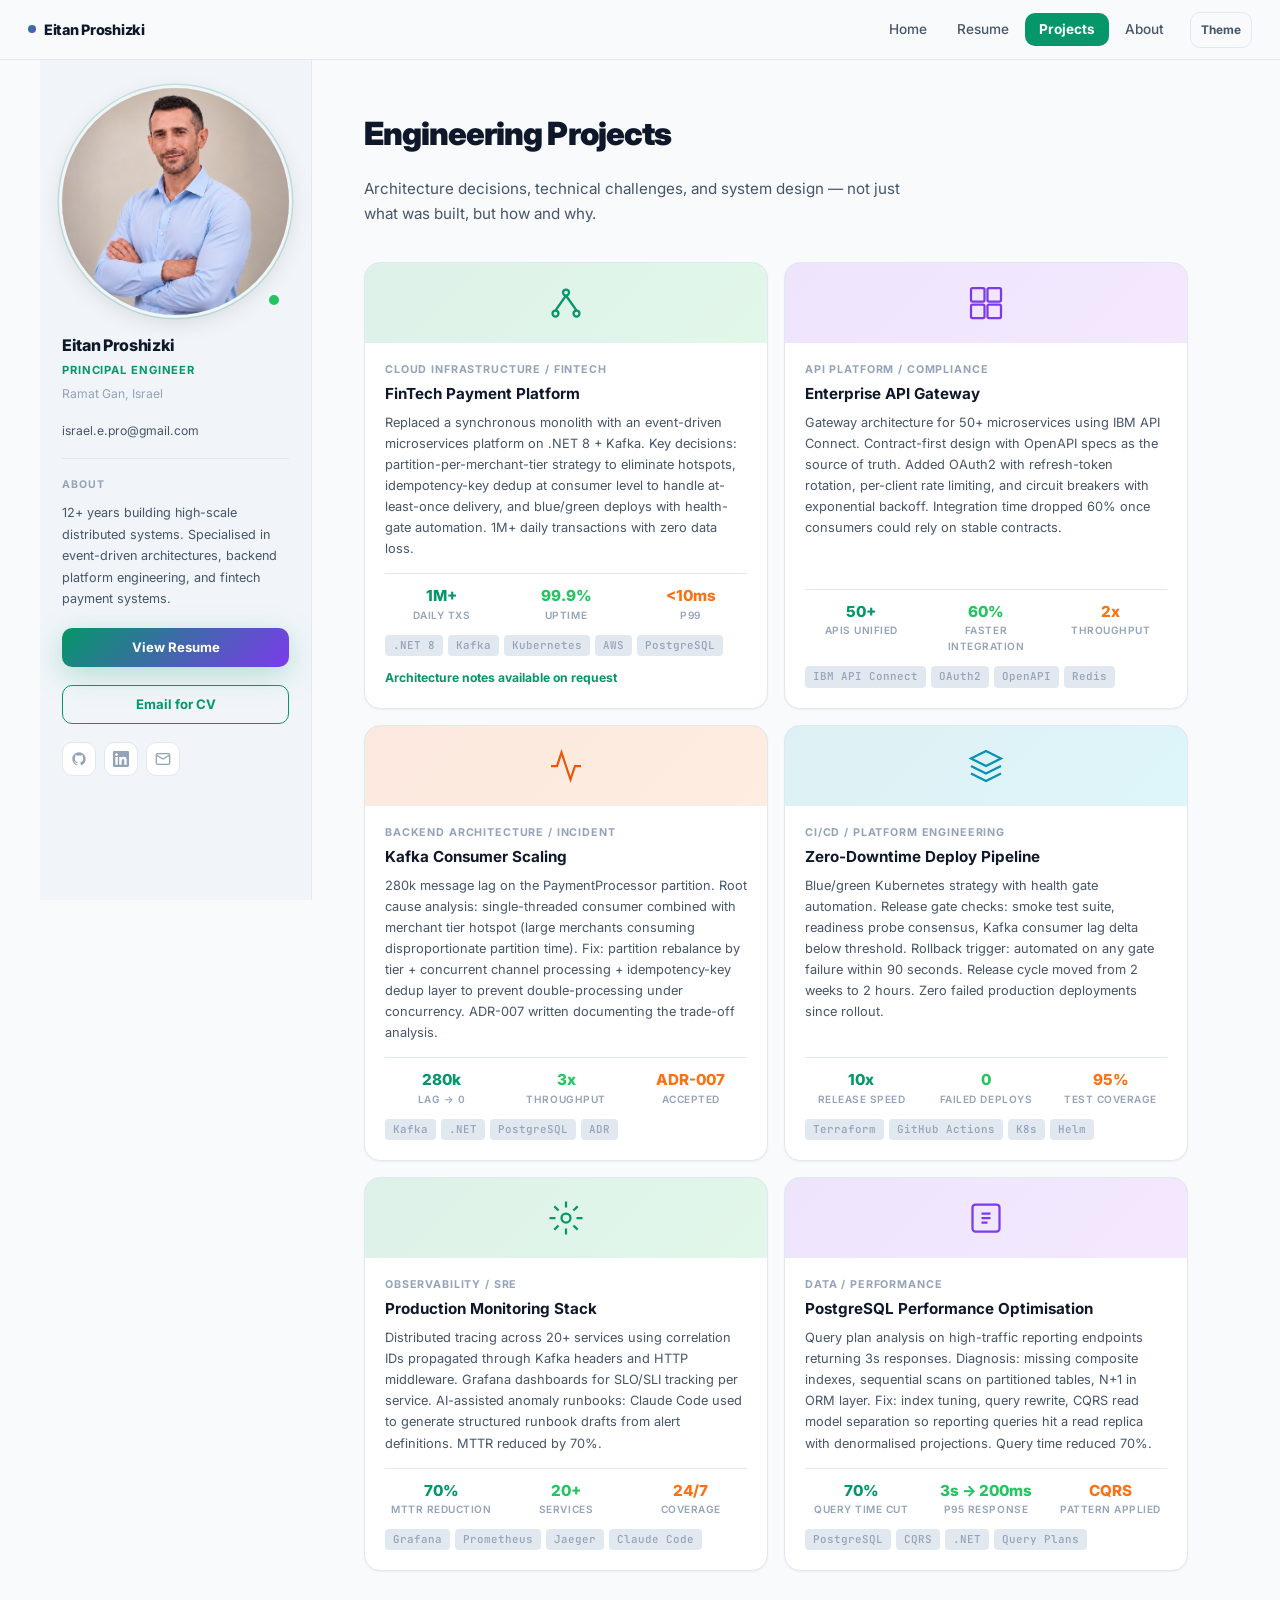
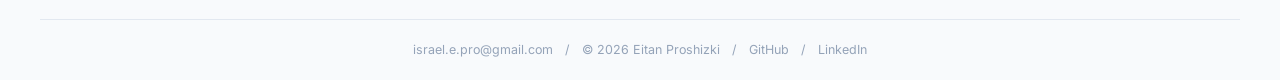
==== projects.html @ 9bdd5ce3 "feat: initial eitan-dev backend portfolio" ====
<!DOCTYPE html>
<html lang="en" data-theme="light">
<head>
  <meta charset="UTF-8" />
  <meta name="viewport" content="width=device-width, initial-scale=1.0" />
  <title>Projects — Eitan Proshizki</title>
  <meta name="description" content="Engineering projects by Eitan Proshizki — architecture decisions, technical challenges, and system design across distributed systems, Kafka, Kubernetes, and fintech platforms." />
  <meta property="og:title" content="Projects — Eitan Proshizki" />
  <meta property="og:description" content="Architecture decisions, technical challenges, and system design — not just what was built, but how and why." />
  <meta property="og:image" content="https://IsraelEitan.github.io/eitan-dev/avatar.png" />
  <meta property="og:url" content="https://IsraelEitan.github.io/eitan-dev/projects.html" />
  <meta property="og:type" content="website" />
  <meta name="twitter:card" content="summary_large_image" />
  <link rel="icon" type="image/svg+xml" href="favicon.svg" />
  <link rel="stylesheet" href="style.css" />
  <script src="main.js" defer></script>
</head>
<body>
<div class="scroll-progress"></div>
<nav class="top-nav">
  <a href="index.html" class="nav-brand"><span class="nav-brand-dot"></span>Eitan Proshizki</a>
  <ul class="nav-links">
    <li><a href="index.html">Home</a></li>
    <li><a href="resume.html">Resume</a></li>
    <li><a href="projects.html">Projects</a></li>
    <li><a href="about.html">About</a></li>
  </ul>
  <button class="theme-toggle" id="theme-toggle" aria-label="Toggle dark mode">🌙</button>
  <button class="mobile-menu-btn" id="mobile-menu-btn" aria-label="Open menu" aria-expanded="false"><span></span><span></span><span></span></button>
</nav>
<nav class="mobile-nav" id="mobile-nav">
  <a href="index.html">Home</a>
  <a href="resume.html">Resume</a>
  <a href="projects.html">Projects</a>
  <a href="about.html">About</a>
</nav>

<div class="layout">
  <aside class="sidebar">
    <div class="sidebar-avatar-wrap">
      <div class="sidebar-avatar"><img src="avatar.png" alt="Eitan Proshizki" /></div>
      <div class="sidebar-status"></div>
    </div>
    <div>
      <div class="sidebar-name">Eitan Proshizki</div>
      <div class="sidebar-role">Principal Engineer</div>
      <div class="sidebar-location">Ramat Gan, Israel</div>
    </div>
    <a href="mailto:israel.e.pro@gmail.com" class="sidebar-email">israel.e.pro@gmail.com</a>
    <div class="sidebar-divider"></div>
    <div>
      <div class="sidebar-label">About</div>
      <p class="sidebar-bio">12+ years building high-scale distributed systems. Specialised in event-driven architectures, backend platform engineering, and fintech payment systems.</p>
    </div>
    <a href="resume.html" class="sidebar-cta">View Resume</a>
    <a href="mailto:israel.e.pro@gmail.com?subject=CV%20Request" class="sidebar-cta-ghost">Email for CV</a>
    <div class="social-links">
      <a href="https://github.com/IsraelEitan" target="_blank" rel="noopener" class="social-link"><svg viewBox="0 0 24 24" fill="currentColor"><path d="M12 2C6.477 2 2 6.484 2 12.017c0 4.425 2.865 8.18 6.839 9.504.5.092.682-.217.682-.483 0-.237-.008-.868-.013-1.703-2.782.605-3.369-1.343-3.369-1.343-.454-1.158-1.11-1.466-1.11-1.466-.908-.62.069-.608.069-.608 1.003.07 1.531 1.032 1.531 1.032.892 1.53 2.341 1.088 2.91.832.092-.647.35-1.088.636-1.338-2.22-.253-4.555-1.113-4.555-4.951 0-1.093.39-1.988 1.029-2.688-.103-.253-.446-1.272.098-2.65 0 0 .84-.27 2.75 1.026A9.564 9.564 0 0112 6.844c.85.004 1.705.115 2.504.337 1.909-1.296 2.747-1.027 2.747-1.027.546 1.379.202 2.398.1 2.651.64.7 1.028 1.595 1.028 2.688 0 3.848-2.339 4.695-4.566 4.943.359.309.678.92.678 1.855 0 1.338-.012 2.419-.012 2.747 0 .268.18.58.688.482A10.019 10.019 0 0022 12.017C22 6.484 17.522 2 12 2z"/></svg></a>
      <a href="https://linkedin.com/in/eitan-pro" target="_blank" rel="noopener" class="social-link"><svg viewBox="0 0 24 24" fill="currentColor"><path d="M20.447 20.452h-3.554v-5.569c0-1.328-.027-3.037-1.852-3.037-1.853 0-2.136 1.445-2.136 2.939v5.667H9.351V9h3.414v1.561h.046c.477-.9 1.637-1.85 3.37-1.85 3.601 0 4.267 2.37 4.267 5.455v6.286zM5.337 7.433c-1.144 0-2.063-.926-2.063-2.065 0-1.138.92-2.063 2.063-2.063 1.14 0 2.064.925 2.064 2.063 0 1.139-.925 2.065-2.064 2.065zm1.782 13.019H3.555V9h3.564v11.452zM22.225 0H1.771C.792 0 0 .774 0 1.729v20.542C0 23.227.792 24 1.771 24h20.451C23.2 24 24 23.227 24 22.271V1.729C24 .774 23.2 0 22.222 0h.003z"/></svg></a>
      <a href="mailto:israel.e.pro@gmail.com" class="social-link"><svg viewBox="0 0 24 24" fill="none" stroke="currentColor" stroke-width="2"><path d="M4 4h16c1.1 0 2 .9 2 2v12c0 1.1-.9 2-2 2H4c-1.1 0-2-.9-2-2V6c0-1.1.9-2 2-2z"/><polyline points="22,6 12,12 2,6"/></svg></a>
    </div>
  </aside>

  <main class="content">
    <h1 class="page-title">Engineering Projects</h1>
    <p style="color:var(--text-secondary);margin-bottom:36px;font-size:0.95rem;max-width:560px;">
      Architecture decisions, technical challenges, and system design — not just what was built, but how and why.
    </p>

    <div class="projects-grid">

      <div class="project-card">
        <div class="project-card-top project-top-green">
          <svg viewBox="0 0 24 24" fill="none" stroke="#059669" stroke-width="1.5" style="width:36px;height:36px"><circle cx="12" cy="5" r="2"/><circle cx="5" cy="19" r="2"/><circle cx="19" cy="19" r="2"/><line x1="12" y1="7" x2="5" y2="17"/><line x1="12" y1="7" x2="19" y2="17"/></svg>
        </div>
        <div class="project-card-body">
          <div class="project-tag">Cloud Infrastructure / FinTech</div>
          <div class="project-name">FinTech Payment Platform</div>
          <div class="project-desc">Replaced a synchronous monolith with an event-driven microservices platform on .NET 8 + Kafka. Key decisions: partition-per-merchant-tier strategy to eliminate hotspots, idempotency-key dedup at consumer level to handle at-least-once delivery, and blue/green deploys with health-gate automation. 1M+ daily transactions with zero data loss.</div>
          <div class="project-metrics">
            <div class="metric metric-blue"><span class="metric-value">1M+</span><span class="metric-label">Daily TXs</span></div>
            <div class="metric metric-green"><span class="metric-value">99.9%</span><span class="metric-label">Uptime</span></div>
            <div class="metric metric-orange"><span class="metric-value">&lt;10ms</span><span class="metric-label">p99</span></div>
          </div>
          <div class="project-tech-tags">
            <span class="project-tech-tag">.NET 8</span><span class="project-tech-tag">Kafka</span><span class="project-tech-tag">Kubernetes</span><span class="project-tech-tag">AWS</span><span class="project-tech-tag">PostgreSQL</span>
          </div>
          <span class="project-link">Architecture notes available on request</span>
        </div>
      </div>

      <div class="project-card">
        <div class="project-card-top project-top-purple">
          <svg viewBox="0 0 24 24" fill="none" stroke="#7C3AED" stroke-width="1.5" style="width:36px;height:36px"><rect x="2" y="2" width="9" height="9" rx="1"/><rect x="13" y="2" width="9" height="9" rx="1"/><rect x="2" y="13" width="9" height="9" rx="1"/><rect x="13" y="13" width="9" height="9" rx="1"/></svg>
        </div>
        <div class="project-card-body">
          <div class="project-tag">API Platform / Compliance</div>
          <div class="project-name">Enterprise API Gateway</div>
          <div class="project-desc">Gateway architecture for 50+ microservices using IBM API Connect. Contract-first design with OpenAPI specs as the source of truth. Added OAuth2 with refresh-token rotation, per-client rate limiting, and circuit breakers with exponential backoff. Integration time dropped 60% once consumers could rely on stable contracts.</div>
          <div class="project-metrics">
            <div class="metric metric-blue"><span class="metric-value">50+</span><span class="metric-label">APIs unified</span></div>
            <div class="metric metric-green"><span class="metric-value">60%</span><span class="metric-label">Faster integration</span></div>
            <div class="metric metric-orange"><span class="metric-value">2x</span><span class="metric-label">Throughput</span></div>
          </div>
          <div class="project-tech-tags">
            <span class="project-tech-tag">IBM API Connect</span><span class="project-tech-tag">OAuth2</span><span class="project-tech-tag">OpenAPI</span><span class="project-tech-tag">Redis</span>
          </div>
        </div>
      </div>

      <div class="project-card">
        <div class="project-card-top project-top-orange">
          <svg viewBox="0 0 24 24" fill="none" stroke="#EA580C" stroke-width="1.5" style="width:36px;height:36px"><polyline points="22 12 18 12 15 21 9 3 6 12 2 12"/></svg>
        </div>
        <div class="project-card-body">
          <div class="project-tag">Backend Architecture / Incident</div>
          <div class="project-name">Kafka Consumer Scaling</div>
          <div class="project-desc">280k message lag on the PaymentProcessor partition. Root cause analysis: single-threaded consumer combined with merchant tier hotspot (large merchants consuming disproportionate partition time). Fix: partition rebalance by tier + concurrent channel processing + idempotency-key dedup layer to prevent double-processing under concurrency. ADR-007 written documenting the trade-off analysis.</div>
          <div class="project-metrics">
            <div class="metric metric-blue"><span class="metric-value">280k</span><span class="metric-label">Lag &rarr; 0</span></div>
            <div class="metric metric-green"><span class="metric-value">3x</span><span class="metric-label">Throughput</span></div>
            <div class="metric metric-orange"><span class="metric-value">ADR-007</span><span class="metric-label">Accepted</span></div>
          </div>
          <div class="project-tech-tags">
            <span class="project-tech-tag">Kafka</span><span class="project-tech-tag">.NET</span><span class="project-tech-tag">PostgreSQL</span><span class="project-tech-tag">ADR</span>
          </div>
        </div>
      </div>

      <div class="project-card">
        <div class="project-card-top project-top-cyan">
          <svg viewBox="0 0 24 24" fill="none" stroke="#0891B2" stroke-width="1.5" style="width:36px;height:36px"><path d="M12 2L2 7l10 5 10-5-10-5z"/><path d="M2 17l10 5 10-5"/><path d="M2 12l10 5 10-5"/></svg>
        </div>
        <div class="project-card-body">
          <div class="project-tag">CI/CD / Platform Engineering</div>
          <div class="project-name">Zero-Downtime Deploy Pipeline</div>
          <div class="project-desc">Blue/green Kubernetes strategy with health gate automation. Release gate checks: smoke test suite, readiness probe consensus, Kafka consumer lag delta below threshold. Rollback trigger: automated on any gate failure within 90 seconds. Release cycle moved from 2 weeks to 2 hours. Zero failed production deployments since rollout.</div>
          <div class="project-metrics">
            <div class="metric metric-blue"><span class="metric-value">10x</span><span class="metric-label">Release speed</span></div>
            <div class="metric metric-green"><span class="metric-value">0</span><span class="metric-label">Failed deploys</span></div>
            <div class="metric metric-orange"><span class="metric-value">95%</span><span class="metric-label">Test coverage</span></div>
          </div>
          <div class="project-tech-tags">
            <span class="project-tech-tag">Terraform</span><span class="project-tech-tag">GitHub Actions</span><span class="project-tech-tag">K8s</span><span class="project-tech-tag">Helm</span>
          </div>
        </div>
      </div>

      <div class="project-card">
        <div class="project-card-top project-top-green">
          <svg viewBox="0 0 24 24" fill="none" stroke="#059669" stroke-width="1.5" style="width:36px;height:36px"><circle cx="12" cy="12" r="3"/><path d="M12 1v4M12 19v4M4.22 4.22l2.83 2.83M16.95 16.95l2.83 2.83M1 12h4M19 12h4M4.22 19.78l2.83-2.83M16.95 7.05l2.83-2.83"/></svg>
        </div>
        <div class="project-card-body">
          <div class="project-tag">Observability / SRE</div>
          <div class="project-name">Production Monitoring Stack</div>
          <div class="project-desc">Distributed tracing across 20+ services using correlation IDs propagated through Kafka headers and HTTP middleware. Grafana dashboards for SLO/SLI tracking per service. AI-assisted anomaly runbooks: Claude Code used to generate structured runbook drafts from alert definitions. MTTR reduced by 70%.</div>
          <div class="project-metrics">
            <div class="metric metric-blue"><span class="metric-value">70%</span><span class="metric-label">MTTR reduction</span></div>
            <div class="metric metric-green"><span class="metric-value">20+</span><span class="metric-label">Services</span></div>
            <div class="metric metric-orange"><span class="metric-value">24/7</span><span class="metric-label">Coverage</span></div>
          </div>
          <div class="project-tech-tags">
            <span class="project-tech-tag">Grafana</span><span class="project-tech-tag">Prometheus</span><span class="project-tech-tag">Jaeger</span><span class="project-tech-tag">Claude Code</span>
          </div>
        </div>
      </div>

      <div class="project-card">
        <div class="project-card-top project-top-purple">
          <svg viewBox="0 0 24 24" fill="none" stroke="#7C3AED" stroke-width="1.5" style="width:36px;height:36px"><rect x="3" y="3" width="18" height="18" rx="2"/><path d="M9 9h6M9 12h6M9 15h4"/></svg>
        </div>
        <div class="project-card-body">
          <div class="project-tag">Data / Performance</div>
          <div class="project-name">PostgreSQL Performance Optimisation</div>
          <div class="project-desc">Query plan analysis on high-traffic reporting endpoints returning 3s responses. Diagnosis: missing composite indexes, sequential scans on partitioned tables, N+1 in ORM layer. Fix: index tuning, query rewrite, CQRS read model separation so reporting queries hit a read replica with denormalised projections. Query time reduced 70%.</div>
          <div class="project-metrics">
            <div class="metric metric-blue"><span class="metric-value">70%</span><span class="metric-label">Query time cut</span></div>
            <div class="metric metric-green"><span class="metric-value">3s &rarr; 200ms</span><span class="metric-label">P95 response</span></div>
            <div class="metric metric-orange"><span class="metric-value">CQRS</span><span class="metric-label">Pattern applied</span></div>
          </div>
          <div class="project-tech-tags">
            <span class="project-tech-tag">PostgreSQL</span><span class="project-tech-tag">CQRS</span><span class="project-tech-tag">.NET</span><span class="project-tech-tag">Query Plans</span>
          </div>
        </div>
      </div>

    </div>

  </main>
</div>

<footer class="site-footer">
  <span>israel.e.pro@gmail.com</span>
  <span>/</span>
  <span>&copy; <span class="current-year">2026</span> Eitan Proshizki</span>
  <span>/</span>
  <a href="https://github.com/IsraelEitan" target="_blank" rel="noopener">GitHub</a>
  <span>/</span>
  <a href="https://linkedin.com/in/eitan-pro" target="_blank" rel="noopener">LinkedIn</a>
</footer>

</body>
</html>
---- style.css ----
/* ================================================================
   EITAN PROSHIZKI  Premium Personal Site  v2.0  (eitan-dev variant)
   ================================================================ */

@import url('https://fonts.googleapis.com/css2?family=Inter:wght@300;400;500;600;700;800;900&family=JetBrains+Mono:wght@400;500&display=swap');

/*  Design Tokens  */
:root {
  --grad-from:   #059669;
  --grad-to:     #7C3AED;
  --gradient:    linear-gradient(135deg, var(--grad-from), var(--grad-to));
  --bg-page:     #F8FAFC;
  --bg-card:     #FFFFFF;
  --bg-sidebar:  #F1F5F9;
  --bg-hover:    #E2E8F0;
  --bg-code:     #F1F5F9;
  --text-primary:   #0F172A;
  --text-secondary: #475569;
  --text-muted:     #94A3B8;
  --accent:         #059669;
  --accent-2:       #7C3AED;
  --accent-light:   rgba(5,150,105,0.08);
  --accent-text:    #047857;
  --green:          #22C55E;
  --green-light:    rgba(34,197,94,0.1);
  --border:         #E2E8F0;
  --border-strong:  #CBD5E1;
  --dot-color:      rgba(5,150,105,0.12);
  --shadow-sm:   0 1px 2px rgba(0,0,0,0.05);
  --shadow:      0 4px 6px rgba(0,0,0,0.07),0 1px 3px rgba(0,0,0,0.06);
  --shadow-md:   0 10px 25px rgba(0,0,0,0.1),0 4px 10px rgba(0,0,0,0.05);
  --shadow-lg:   0 20px 40px rgba(0,0,0,0.12);
  --shadow-blue: 0 8px 30px rgba(5,150,105,0.25);
  --sidebar-w:  272px;
  --nav-h:      60px;
  --radius:     10px;
  --radius-lg:  16px;
  --font:  'Inter', system-ui, sans-serif;
  --mono:  'JetBrains Mono', 'Fira Code', monospace;
}

[data-theme="dark"] {
  --bg-page:     #030712;
  --bg-card:     #0F172A;
  --bg-sidebar:  #0F172A;
  --bg-hover:    #1E293B;
  --bg-code:     #1E293B;
  --text-primary:   #F8FAFC;
  --text-secondary: #CBD5E1;
  --text-muted:     #64748B;
  --accent:         #10B981;
  --accent-2:       #8B5CF6;
  --accent-light:   rgba(16,185,129,0.12);
  --accent-text:    #6EE7B7;
  --green:          #4ADE80;
  --green-light:    rgba(74,222,128,0.12);
  --border:         #1E293B;
  --border-strong:  #334155;
  --dot-color:      rgba(16,185,129,0.12);
  --shadow-sm:   0 1px 2px rgba(0,0,0,0.5);
  --shadow:      0 4px 6px rgba(0,0,0,0.5);
  --shadow-md:   0 10px 25px rgba(0,0,0,0.5);
  --shadow-lg:   0 20px 40px rgba(0,0,0,0.6);
  --shadow-blue: 0 8px 30px rgba(16,185,129,0.2);
}

/*  Reset  */
*,*::before,*::after { box-sizing:border-box; margin:0; padding:0; }
html { font-size:16px; scroll-behavior:smooth; }
body {
  font-family:var(--font);
  background:var(--bg-page);
  color:var(--text-primary);
  line-height:1.6;
  transition:background 0.25s,color 0.25s;
  min-height:100vh;
  overflow-x:hidden;
  -webkit-font-smoothing:antialiased;
}
a { color:var(--accent); text-decoration:none; transition:color 0.15s; }
a:hover { color:var(--accent-text); }
img { max-width:100%; display:block; }
button { font-family:var(--font); cursor:pointer; }

/*  Scroll Progress  */
.scroll-progress {
  position:fixed; top:0; left:0; z-index:999;
  height:3px; width:0%;
  background:var(--gradient);
  transition:width 0.1s linear;
  border-radius:0 3px 3px 0;
}

/*  Navigation  */
.top-nav {
  position:sticky; top:0; z-index:100;
  height:var(--nav-h);
  background:rgba(248,250,252,0.9);
  backdrop-filter:blur(12px);
  -webkit-backdrop-filter:blur(12px);
  border-bottom:1px solid var(--border);
  display:flex; align-items:center;
  padding:0 28px; gap:4px;
}
[data-theme="dark"] .top-nav { background:rgba(3,7,18,0.9); }
.nav-brand {
  font-weight:800; font-size:0.9rem; letter-spacing:-0.02em;
  color:var(--text-primary); margin-right:auto;
  display:flex; align-items:center; gap:8px;
}
.nav-brand-dot { width:8px; height:8px; border-radius:50%; background:var(--gradient); }
.nav-links { display:flex; align-items:center; gap:2px; list-style:none; }
.nav-links a {
  display:block; padding:6px 14px;
  border-radius:var(--radius); font-size:0.85rem; font-weight:500;
  color:var(--text-secondary); transition:all 0.15s;
}
.nav-links a:hover { background:var(--bg-hover); color:var(--text-primary); }
.nav-links a.active { background:var(--accent-light); color:var(--accent); font-weight:600; }
.theme-toggle {
  min-width:52px; height:36px;
  padding:0 10px;
  border-radius:var(--radius); border:1px solid var(--border);
  background:transparent; cursor:pointer;
  display:flex; align-items:center; justify-content:center;
  margin-left:8px; color:var(--text-secondary);
  transition:all 0.15s; font-size:0.74rem; font-weight:700;
}
.theme-toggle:hover { background:var(--bg-hover); color:var(--text-primary); }
.mobile-menu-btn {
  display:none; width:36px; height:36px;
  border-radius:var(--radius); border:1px solid var(--border);
  background:transparent; flex-direction:column;
  align-items:center; justify-content:center; gap:5px;
  margin-left:8px; cursor:pointer;
}
.mobile-menu-btn span { display:block; width:18px; height:2px; background:var(--text-secondary); border-radius:1px; transition:all 0.2s; }
.mobile-nav {
  display:none; position:fixed; top:var(--nav-h); left:0; right:0;
  background:var(--bg-card); border-bottom:1px solid var(--border);
  z-index:99; padding:16px 24px 24px; box-shadow:var(--shadow-md);
}
.mobile-nav.open { display:block; }
.mobile-nav a { display:block; padding:12px 0; font-size:1rem; font-weight:500; color:var(--text-secondary); border-bottom:1px solid var(--border); }
.mobile-nav a:last-child { border-bottom:none; }

/*  Layout  */
.layout {
  display:grid;
  grid-template-columns:var(--sidebar-w) 1fr;
  min-height:calc(100vh - var(--nav-h));
  max-width:1200px; margin:0 auto;
}

/*  Sidebar  */
.sidebar {
  position:sticky; top:var(--nav-h);
  height:calc(100vh - var(--nav-h));
  overflow-y:auto; overflow-x:hidden;
  background:var(--bg-sidebar);
  border-right:1px solid var(--border);
  padding:28px 22px;
  display:flex; flex-direction:column; gap:18px;
}

.sidebar-avatar-wrap {
  position:relative; width:100%;
  display:flex; flex-direction:column; align-items:center;
}
.sidebar-avatar {
  width:100%; aspect-ratio:1/1;
  border-radius:50%; overflow:hidden;
  border:none;
  box-shadow:
    0 0 0 3px var(--bg-sidebar),
    0 0 0 4.5px rgba(5,150,105,0.18),
    0 6px 24px rgba(0,0,0,0.12);
}
[data-theme="dark"] .sidebar-avatar {
  box-shadow:
    0 0 0 3px var(--bg-sidebar),
    0 0 0 4.5px rgba(16,185,129,0.25),
    0 6px 24px rgba(0,0,0,0.4);
}
.sidebar-avatar img { width:100%; height:100%; object-fit:cover; object-position:center top; }
.sidebar-status {
  position:absolute; bottom:8px; right:8px;
  width:14px; height:14px; border-radius:50%;
  background:var(--green); border:2px solid var(--bg-sidebar);
}

.sidebar-name { font-size:1rem; font-weight:800; letter-spacing:-0.02em; color:var(--text-primary); }
.sidebar-role { font-size:0.7rem; font-weight:700; color:var(--accent); text-transform:uppercase; letter-spacing:0.08em; margin-top:3px; }
.sidebar-location { font-size:0.76rem; color:var(--text-muted); margin-top:4px; }
.sidebar-name,.sidebar-role,.sidebar-location { max-width:100%; overflow-wrap:anywhere; word-break:break-word; }
.sidebar-email { font-size:0.76rem; color:var(--text-secondary); word-break:break-all; }
.sidebar-divider { height:1px; background:var(--border); flex-shrink:0; }
.sidebar-label { font-size:0.66rem; font-weight:700; text-transform:uppercase; letter-spacing:0.1em; color:var(--text-muted); margin-bottom:8px; }
.sidebar-bio { font-size:0.79rem; color:var(--text-secondary); line-height:1.7; }
.sidebar-cta {
  display:block; padding:9px 16px;
  background:var(--gradient); color:#fff;
  border-radius:var(--radius); font-size:0.82rem; font-weight:700;
  text-align:center; transition:opacity 0.15s,box-shadow 0.15s;
  box-shadow:var(--shadow-blue);
}
.sidebar-cta:hover { opacity:0.88; color:#fff; }
.social-links { display:flex; gap:8px; }
.social-link {
  width:34px; height:34px; border-radius:var(--radius);
  border:1px solid var(--border); background:var(--bg-card);
  display:flex; align-items:center; justify-content:center;
  color:var(--text-muted); transition:all 0.15s;
}
.social-link svg { width:16px; height:16px; }
.social-link:hover { color:var(--accent); border-color:var(--accent); background:var(--accent-light); transform:translateY(-2px); }
.sidebar-footer { font-size:0.68rem; color:var(--text-muted); margin-top:auto; padding-top:12px; }

/*  Content  */
.content { padding:48px 52px; min-width:0; }

/*  Hero  */
.hero { position:relative; padding-bottom:48px; }
.hero-bg {
  position:absolute; inset:-48px -52px 0;
  background-image:radial-gradient(var(--dot-color) 1px,transparent 1px);
  background-size:28px 28px;
  pointer-events:none; z-index:0;
  mask-image:linear-gradient(to bottom,rgba(0,0,0,0.5) 0%,rgba(0,0,0,0) 100%);
}
.hero-inner { position:relative; z-index:1; }
.available-badge {
  display:inline-flex; align-items:center; gap:8px;
  padding:6px 14px; border-radius:20px;
  background:var(--green-light); border:1px solid rgba(34,197,94,0.3);
  font-size:0.78rem; font-weight:600; color:var(--green);
  margin-bottom:24px;
}
.available-dot {
  width:7px; height:7px; border-radius:50%;
  background:var(--green); flex-shrink:0;
  animation:pulse-green 2s infinite;
}
@keyframes pulse-green {
  0%,100% { opacity:1; box-shadow:0 0 0 0 rgba(34,197,94,0.4); }
  50% { opacity:0.8; box-shadow:0 0 0 6px rgba(34,197,94,0); }
}
.hero-headline {
  font-size:2.8rem; font-weight:900; letter-spacing:-0.04em;
  line-height:1.1; color:var(--text-primary);
  margin-bottom:20px; max-width:620px;
}
.hero-sub { font-size:1rem; color:var(--text-secondary); line-height:1.75; max-width:540px; margin-bottom:32px; }
.hero-ctas { display:flex; gap:12px; flex-wrap:wrap; margin-bottom:40px; }

/*  Buttons  */
.btn {
  display:inline-flex; align-items:center; gap:7px;
  padding:11px 22px; border-radius:var(--radius);
  font-size:0.875rem; font-weight:600;
  transition:all 0.18s; text-decoration:none; border:none;
  font-family:var(--font); cursor:pointer;
}
.btn-primary { background:var(--gradient); color:#fff; box-shadow:var(--shadow-blue); }
.btn-primary:hover { opacity:0.88; color:#fff; transform:translateY(-1px); }
.btn-secondary { background:var(--bg-card); color:var(--text-primary); border:1px solid var(--border-strong); box-shadow:var(--shadow-sm); }
.btn-secondary:hover { background:var(--bg-hover); color:var(--text-primary); transform:translateY(-1px); }

/*  Stats Row  */
.stats-row {
  display:flex; margin:0 0 40px;
  border:1px solid var(--border); border-radius:var(--radius-lg);
  background:var(--bg-card); overflow:hidden; box-shadow:var(--shadow-sm);
}
.stat-item { flex:1; padding:20px 16px; text-align:center; border-right:1px solid var(--border); }
.stat-item:last-child { border-right:none; }
.stat-value {
  display:block; font-size:1.6rem; font-weight:900; letter-spacing:-0.03em;
  background:var(--gradient); -webkit-background-clip:text; -webkit-text-fill-color:transparent; background-clip:text;
}
.stat-label { display:block; font-size:0.68rem; font-weight:600; text-transform:uppercase; letter-spacing:0.08em; color:var(--text-muted); margin-top:2px; }
.stat-detail {
  display:block; font-size:0.68rem; color:var(--text-muted); margin-top:4px; line-height:1.4; max-width:140px; text-align:center;
}

/*  Tech Pills  */
.tech-section { margin-bottom:40px; }
.tech-section-label { font-size:0.7rem; font-weight:700; text-transform:uppercase; letter-spacing:0.1em; color:var(--text-muted); margin-bottom:10px; }
.tech-pills { display:flex; flex-wrap:wrap; gap:7px; }
.tech-pill {
  font-size:0.75rem; font-weight:600; font-family:var(--mono);
  padding:4px 12px; border-radius:20px;
  border:1px solid var(--border); background:var(--bg-card);
  color:var(--text-secondary); cursor:default; transition:all 0.15s;
}
.tech-pill:hover { transform:translateY(-2px); box-shadow:var(--shadow); }
.pill-dotnet  { border-color:#7C3AED44; color:#7C3AED; background:#7C3AED11; }
.pill-kafka   { border-color:#EA580C44; color:#EA580C; background:#EA580C11; }
.pill-k8s     { border-color:#2563EB44; color:#2563EB; background:#2563EB11; }
.pill-aws     { border-color:#F9731644; color:#F97316; background:#F9731611; }
.pill-docker  { border-color:#0891B244; color:#0891B2; background:#0891B211; }
.pill-node    { border-color:#22C55E44; color:#22C55E; background:#22C55E11; }
.pill-ts      { border-color:#3B82F644; color:#3B82F6; background:#3B82F611; }
.pill-sql     { border-color:#94A3B844; color:#64748B; background:#94A3B811; }
.pill-tf      { border-color:#7C3AED44; color:#9333EA; background:#9333EA11; }
.pill-api     { border-color:#06B6D444; color:#06B6D4; background:#06B6D411; }
.pill-ci      { border-color:#22C55E44; color:#16A34A; background:#22C55E11; }
.pill-git     { border-color:#F9731644; color:#EA580C; background:#F9731611; }
.pill-redis   { border-color:#DC262644; color:#DC2626; background:#DC262611; }
.pill-ai-claude  { border-color:#6366F144; color:#6366F1; background:#6366F111; }
.pill-ai-cursor  { border-color:#33415544; color:#475569; background:#33415511; }
.pill-ai-copilot { border-color:#2563EB44; color:#2563EB; background:#2563EB11; }
.pill-ai-prompt  { border-color:#22C55E44; color:#15803D; background:#22C55E11; }
.pill-ai-agents  { border-color:#7C3AED44; color:#7C3AED; background:#7C3AED11; }
.pill-ai-openai  { border-color:#06B6D444; color:#0891B2; background:#06B6D411; }

/*  Gradient Text  */
.gradient-text { background:var(--gradient); -webkit-background-clip:text; -webkit-text-fill-color:transparent; background-clip:text; }

/*  Section  */
.section-header { display:flex; align-items:center; justify-content:space-between; margin-bottom:20px; }
.section-title { font-size:1.15rem; font-weight:800; letter-spacing:-0.02em; color:var(--text-primary); }
.section-link { font-size:0.8rem; font-weight:600; color:var(--accent); }
.section-link:hover { color:var(--accent-text); }
.section-divider { height:1px; background:var(--border); margin:48px 0; }

/*  Project Cards  */
.projects-grid { display:grid; grid-template-columns:1fr 1fr; gap:16px; }
.project-card {
  background:var(--bg-card); border:1px solid var(--border);
  border-radius:var(--radius-lg); overflow:hidden;
  transition:all 0.2s; box-shadow:var(--shadow-sm); display:flex; flex-direction:column;
}
.project-card:hover { border-color:var(--accent); box-shadow:var(--shadow-md); transform:translateY(-3px); }
.project-card-top { height:80px; display:flex; align-items:center; justify-content:center; position:relative; overflow:hidden; }
.project-top-blue   { background:linear-gradient(135deg,#2563EB22,#06B6D422); }
.project-top-purple { background:linear-gradient(135deg,#7C3AED22,#A855F722); }
.project-top-green  { background:linear-gradient(135deg,#05965522,#22C55E22); }
.project-top-orange { background:linear-gradient(135deg,#EA580C22,#F9731622); }
.project-top-cyan   { background:linear-gradient(135deg,#0891B222,#06B6D422); }
.project-top-emerald { background:linear-gradient(135deg,#05965522,#7C3AED22); }
.project-card-body { padding:18px 20px 20px; flex:1; display:flex; flex-direction:column; }
.project-tag { font-size:0.67rem; font-weight:700; text-transform:uppercase; letter-spacing:0.08em; color:var(--text-muted); margin-bottom:6px; }
.project-name { font-size:0.95rem; font-weight:700; color:var(--text-primary); margin-bottom:8px; line-height:1.3; }
.project-desc { font-size:0.8rem; color:var(--text-secondary); line-height:1.65; flex:1; }
.project-metrics { display:flex; gap:12px; margin:14px 0 0; padding-top:14px; border-top:1px solid var(--border); }
.metric { text-align:center; flex:1; }
.metric-value { font-size:0.95rem; font-weight:800; display:block; line-height:1; }
.metric-label { font-size:0.63rem; color:var(--text-muted); font-weight:600; text-transform:uppercase; letter-spacing:0.05em; display:block; margin-top:3px; }
.metric-blue  .metric-value { color:var(--accent); }
.metric-green .metric-value { color:var(--green); }
.metric-orange .metric-value { color:#F97316; }
.project-tech-tags { display:flex; flex-wrap:wrap; gap:5px; margin-top:12px; }
.project-tech-tag { font-size:0.68rem; padding:2px 8px; border-radius:4px; background:var(--bg-hover); color:var(--text-muted); font-weight:500; font-family:var(--mono); }
.project-link { display:inline-flex; align-items:center; gap:4px; font-size:0.76rem; color:var(--accent); font-weight:700; margin-top:12px; transition:gap 0.15s; }
.project-link:hover { gap:8px; }

/*  Timeline  */
.timeline { position:relative; padding-left:40px; }
.timeline::before {
  content:''; position:absolute; left:11px; top:6px; bottom:6px;
  width:2px; background:linear-gradient(to bottom,var(--accent),var(--accent-2),var(--border));
  border-radius:1px;
}
.timeline-item { position:relative; margin-bottom:36px; }
.timeline-item:last-child { margin-bottom:0; }
.timeline-dot {
  position:absolute; left:-33px; top:6px;
  width:14px; height:14px; border-radius:50%;
  background:var(--bg-page); border:3px solid var(--accent);
  box-shadow:0 0 0 3px var(--accent-light); transition:all 0.2s;
}
.timeline-item:hover .timeline-dot { background:var(--accent); box-shadow:var(--shadow-blue); }
.timeline-card {
  background:var(--bg-card); border:1px solid var(--border);
  border-radius:var(--radius-lg); padding:20px 22px;
  transition:all 0.2s; box-shadow:var(--shadow-sm);
}
.timeline-card:hover { border-color:var(--accent); box-shadow:var(--shadow); transform:translateX(3px); }
.timeline-header { display:flex; align-items:flex-start; justify-content:space-between; gap:12px; margin-bottom:4px; }
.timeline-company { font-size:0.95rem; font-weight:800; color:var(--text-primary); }
.timeline-date { font-size:0.73rem; color:var(--text-muted); font-weight:600; white-space:nowrap; flex-shrink:0; }
.timeline-role { font-size:0.85rem; font-weight:600; color:var(--accent); margin-bottom:6px; }
.timeline-tech { font-size:0.72rem; color:var(--text-muted); font-style:italic; margin-bottom:12px; line-height:1.5; }
.timeline-bullets { list-style:none; display:flex; flex-direction:column; gap:6px; }
.timeline-bullets li { font-size:0.82rem; color:var(--text-secondary); padding-left:16px; position:relative; line-height:1.65; }
.timeline-bullets li::before { content:'>'; position:absolute; left:0; color:var(--accent); font-weight:700; font-size:1rem; }

/*  Skills  */
.skills-visual { display:flex; flex-direction:column; gap:16px; margin-bottom:48px; }
.skill-bar-header { display:flex; justify-content:space-between; align-items:center; margin-bottom:8px; }
.skill-bar-name { font-size:0.85rem; font-weight:600; color:var(--text-primary); }
.skill-bar-pct  { font-size:0.78rem; font-weight:700; color:var(--accent); }
.skill-bar-track { height:8px; background:var(--bg-hover); border-radius:4px; overflow:hidden; }
.skill-bar-fill { height:100%; width:0%; border-radius:4px; background:var(--gradient); transition:width 1.2s cubic-bezier(0.22,1,0.36,1); }
.resume-section-title {
  font-size:0.7rem; font-weight:800; text-transform:uppercase;
  letter-spacing:0.12em; color:var(--accent);
  margin-bottom:24px; padding-bottom:10px;
  border-bottom:2px solid var(--accent-light);
}
.page-title { font-size:2rem; font-weight:900; letter-spacing:-0.03em; color:var(--text-primary); margin-bottom:18px; }
.resume-topbar {
  display:flex; align-items:center; justify-content:space-between;
  gap:14px; flex-wrap:wrap; padding:14px 16px;
  background:var(--bg-card); border:1px solid var(--border);
  border-radius:var(--radius-lg); box-shadow:var(--shadow-sm); margin-bottom:36px;
}
.resume-nav { display:flex; align-items:center; gap:6px; flex-wrap:wrap; }
.resume-nav a {
  display:inline-flex; align-items:center; min-height:34px; padding:7px 12px;
  border-radius:var(--radius); color:var(--text-secondary); font-size:0.82rem; font-weight:600;
}
.resume-nav a:hover { background:var(--accent-light); color:var(--accent); }
.resume-section { margin-bottom:44px; }
.edu-item {
  display:flex; align-items:flex-start; justify-content:space-between; gap:20px;
  padding:20px 22px; background:var(--bg-card); border:1px solid var(--border);
  border-radius:var(--radius-lg); box-shadow:var(--shadow-sm);
}
.edu-degree { font-size:0.98rem; font-weight:800; color:var(--text-primary); margin-bottom:4px; }
.edu-school { font-size:0.86rem; font-weight:600; color:var(--accent); margin-bottom:6px; }
.edu-detail { font-size:0.8rem; color:var(--text-secondary); line-height:1.6; }
.edu-date { flex-shrink:0; color:var(--text-muted); font-size:0.75rem; font-weight:700; white-space:nowrap; }
.skills-cats { display:grid; grid-template-columns:1fr 1fr; gap:14px; }
.skill-cat { background:var(--bg-card); border:1px solid var(--border); border-radius:var(--radius); padding:16px 18px; transition:border-color 0.15s; }
.skill-cat:hover { border-color:var(--accent); }
.skill-cat-title { font-size:0.73rem; font-weight:800; text-transform:uppercase; letter-spacing:0.07em; color:var(--text-primary); margin-bottom:10px; }
.skill-tags { display:flex; flex-wrap:wrap; gap:6px; }
.skill-tag { font-size:0.72rem; padding:3px 9px; background:var(--bg-hover); border-radius:5px; color:var(--text-secondary); font-weight:500; }

/*  About Page  */
.about-intro {
  font-size:1rem; color:var(--text-secondary); line-height:1.85; margin-bottom:40px;
  padding:24px 28px; background:var(--bg-card); border:1px solid var(--border);
  border-radius:var(--radius-lg); border-left:4px solid var(--accent); box-shadow:var(--shadow-sm);
}
.about-section { margin-bottom:34px; }
.about-section-title { font-size:0.95rem; font-weight:800; color:var(--text-primary); margin-bottom:12px; letter-spacing:-0.01em; }
.about-text { font-size:0.88rem; color:var(--text-secondary); line-height:1.85; }
.about-list { list-style:none; display:flex; flex-direction:column; gap:9px; margin-top:12px; }
.about-list li { font-size:0.87rem; color:var(--text-secondary); padding-left:22px; position:relative; line-height:1.65; }
.about-list li::before { content:'>'; position:absolute; left:0; color:var(--accent); font-weight:700; font-size:0.85rem; }
.about-divider { height:1px; background:var(--border); margin:28px 0; }
.currently-row { display:grid; grid-template-columns:1fr 1fr; gap:16px; }
.currently-card { background:var(--bg-card); border:1px solid var(--border); border-radius:var(--radius); padding:18px; }
.currently-card-title { font-size:0.68rem; font-weight:800; text-transform:uppercase; letter-spacing:0.09em; color:var(--text-muted); margin-bottom:7px; }
.currently-card-text { font-size:0.84rem; color:var(--text-secondary); line-height:1.65; }

/*  Reveal Animation  */
.reveal { opacity:1; }

/*  Ghost CTA button  */
.sidebar-cta-ghost {
  display:block; padding:8px 16px;
  background:transparent; color:var(--accent);
  border:1px solid var(--accent); border-radius:var(--radius);
  font-size:0.82rem; font-weight:700; text-align:center; transition:all 0.15s;
}
.sidebar-cta-ghost:hover { background:var(--accent-light); color:var(--accent); }
[data-theme="dark"] .sidebar-cta-ghost { border-color:var(--accent); color:var(--accent-text); }

/*  Home CTA block  */
.home-cta-block { text-align:center; padding:56px 0 64px; }
.home-cta-title { font-size:1.7rem; font-weight:900; letter-spacing:-0.03em; margin-bottom:12px; }
.home-cta-sub { color:var(--text-secondary); margin-bottom:28px; font-size:0.95rem; }
.home-cta-btns { display:flex; gap:12px; justify-content:center; flex-wrap:wrap; }

/*  Site Footer  */
.site-footer {
  display:flex; align-items:center; justify-content:center;
  gap:12px; flex-wrap:wrap; padding:20px 28px;
  border-top:1px solid var(--border);
  font-size:0.78rem; color:var(--text-muted);
  background:var(--bg-page); max-width:1200px; margin:0 auto;
}
.site-footer a { color:var(--text-muted); transition:color 0.15s; }
.site-footer a:hover { color:var(--accent); }

/*  Stronger active nav  */
.nav-links a.active { background:var(--accent); color:#fff !important; font-weight:700; }
.nav-links a.active:hover { background:var(--accent); opacity:0.9; }

/*  AI Tools Section  */
.ai-tools-section { margin-bottom:0; }
.ai-tools-grid { display:grid; grid-template-columns:repeat(4,1fr); gap:12px; }
.ai-tool-card {
  background:var(--bg-card); border:1px solid var(--border);
  border-radius:var(--radius-lg); padding:18px 16px;
  transition:all 0.2s; box-shadow:var(--shadow-sm);
  position:relative; overflow:hidden;
}
.ai-tool-card::before {
  content:''; position:absolute; top:0; left:0; right:0; height:2px;
  background:var(--gradient); transform:scaleX(0); transform-origin:left;
  transition:transform 0.28s cubic-bezier(0.22,1,0.36,1);
}
.ai-tool-card:hover::before { transform:scaleX(1); }
.ai-tool-card:hover { border-color:var(--accent); box-shadow:var(--shadow); transform:translateY(-2px); }
.ai-tool-icon {
  width:36px; height:36px; border-radius:10px;
  display:flex; align-items:center; justify-content:center; margin-bottom:12px;
}
.ai-icon-claude  { background:linear-gradient(135deg,#6366F1,#8B5CF6); color:#fff; }
.ai-icon-cursor  { background:linear-gradient(135deg,#0F172A,#334155); color:#fff; }
.ai-icon-copilot { background:linear-gradient(135deg,#059669,#7C3AED); color:#fff; }
.ai-icon-prompt  { background:linear-gradient(135deg,#22C55E,#059669); color:#fff; }
.ai-tool-name { font-size:0.85rem; font-weight:700; color:var(--text-primary); margin-bottom:6px; }
.ai-tool-desc { font-size:0.75rem; color:var(--text-secondary); line-height:1.6; }
.ai-tool-use { font-size:0.71rem; color:var(--text-muted); margin-top:8px; line-height:1.55; font-style:italic; }
.ai-tool-badge {
  display:inline-block; font-size:0.6rem; font-weight:700;
  padding:2px 8px; border-radius:20px; margin-top:10px;
  background:var(--accent-light); color:var(--accent);
  text-transform:uppercase; letter-spacing:0.07em;
}
.ai-tools-eyebrow { font-size:0.68rem; font-weight:700; text-transform:uppercase; letter-spacing:0.14em; color:var(--accent); margin-bottom:6px; }
.ai-tools-title { font-size:1.35rem; font-weight:800; letter-spacing:-0.03em; color:var(--text-primary); line-height:1.2; margin-bottom:8px; }
.ai-tools-subtitle { font-size:0.875rem; color:var(--text-secondary); line-height:1.7; margin-bottom:22px; max-width:560px; }

/*  Responsive  */
@media (max-width:900px) {
  .layout { grid-template-columns:1fr; }
  .sidebar { position:static; height:auto; overflow:visible; border-right:none; border-bottom:1px solid var(--border); padding:24px; flex-direction:row; flex-wrap:wrap; align-items:flex-start; gap:12px; }
  .sidebar-avatar-wrap { width:72px; flex-shrink:0; }
  .sidebar > div { min-width:0; }
  .sidebar > div:nth-of-type(2) { flex:1 1 220px; }
  .sidebar-avatar { width:72px; height:72px; border-radius:12px; }
  .sidebar-footer { display:none; }
  .projects-grid { grid-template-columns:1fr; }
  .stats-row { flex-wrap:wrap; }
  .stat-item { flex:1 1 calc(50% - 1px); border-bottom:1px solid var(--border); }
  .stat-item:last-child { border-bottom:none; }
  .hero-headline { font-size:2rem; }
  .nav-links { display:none; }
  .mobile-menu-btn { display:flex; }
  .home-cta-title { font-size:1.3rem; }
  .ai-tools-grid { grid-template-columns:1fr 1fr; }
  .tech-depth-grid { grid-template-columns:1fr; }
  .principles-grid { grid-template-columns:1fr 1fr; }
}
@media (max-width:600px) {
  html,body { max-width:100%; overflow-x:hidden; }
  .top-nav { display:grid; grid-template-columns:minmax(0,1fr) 52px 34px; padding:0 12px; gap:8px; }
  .nav-brand { min-width:0; margin-right:0; overflow:hidden; text-overflow:ellipsis; white-space:nowrap; }
  .theme-toggle { min-width:52px; height:34px; padding:0 8px; margin-left:0; flex-shrink:0; }
  .mobile-menu-btn { width:34px; height:34px; margin-left:0; flex-shrink:0; }
  .layout,.sidebar,.content { width:100%; max-width:100%; overflow-x:hidden; }
  .sidebar > *,.content > * { min-width:0; max-width:100%; }
  .hero-headline { font-size:1.6rem; }
  .content { padding:28px 20px; }
  .skills-cats { grid-template-columns:1fr; }
  .sidebar { flex-direction:column; }
  .sidebar > div:nth-of-type(2) { flex:0 1 auto; }
  .sidebar-avatar-wrap { width:72px; }
  .sidebar-role { max-width:calc(100vw - 40px); line-height:1.5; }
  .about-hero-label,.hero-status { max-width:calc(100vw - 40px); font-size:0.62rem; letter-spacing:0.08em; word-break:break-word; }
  .sidebar-email,.sidebar-bio { overflow-wrap:anywhere; }
  .stats-row { flex-direction:column; }
  .stat-item { border-right:none; border-bottom:1px solid var(--border); }
  .stat-item:last-child { border-bottom:none; }
  .site-footer { flex-direction:column; gap:6px; text-align:center; }
  .resume-topbar { display:grid; grid-template-columns:1fr; align-items:stretch; max-width:100%; overflow:hidden; }
  .resume-nav { display:grid; grid-template-columns:1fr; width:100%; }
  .resume-nav a { justify-content:center; min-width:0; padding:7px 8px; font-size:0.78rem; }
  .resume-topbar > .btn { width:100%; justify-content:center; }
  .edu-item { flex-direction:column; gap:10px; }
  .edu-date { white-space:normal; }
  .hero-sub,.about-text,.project-desc { max-width:min(320px,calc(100vw - 56px)); }
  .principles-grid { grid-template-columns:1fr; }
  .currently-row { grid-template-columns:1fr; }
  .ai-tools-grid { grid-template-columns:1fr; }
}

.hero-status,.about-hero-label { overflow-wrap:anywhere; line-height:1.5; }

/* ----------------------------------------------------------------
   eitan-dev specific components
   ---------------------------------------------------------------- */

/* Architecture Decision Record card */
.adr-card {
  background:var(--bg-card); border:1px solid var(--border);
  border-radius:var(--radius-lg); padding:20px 22px;
  margin-bottom:16px; box-shadow:var(--shadow-sm);
  border-left:3px solid var(--accent);
}
.adr-card-title { font-size:0.9rem; font-weight:700; color:var(--text-primary); margin-bottom:6px; }
.adr-card-meta { font-size:0.72rem; color:var(--text-muted); margin-bottom:10px; font-family:var(--mono); }
.adr-card-body { font-size:0.82rem; color:var(--text-secondary); line-height:1.7; }
.adr-status { display:inline-block; font-size:0.6rem; font-weight:700; text-transform:uppercase; letter-spacing:0.08em; padding:2px 8px; border-radius:20px; margin-left:8px; }
.adr-status-accepted { background:var(--green-light); color:var(--green); }
.adr-status-superseded { background:#FEF3C7; color:#92400E; }

/* Tech depth section */
.tech-depth-grid { display:grid; grid-template-columns:repeat(2,1fr); gap:16px; margin-bottom:40px; }
.tech-depth-card {
  background:var(--bg-card); border:1px solid var(--border);
  border-radius:var(--radius-lg); padding:20px;
  transition:all 0.2s; box-shadow:var(--shadow-sm);
}
.tech-depth-card:hover { border-color:var(--accent); box-shadow:var(--shadow); }
.tech-depth-title { font-size:0.9rem; font-weight:700; color:var(--text-primary); margin-bottom:8px; }
.tech-depth-sub { font-size:0.78rem; color:var(--text-muted); margin-bottom:12px; font-style:italic; }
.tech-depth-pills { display:flex; flex-wrap:wrap; gap:6px; }

/* Principle cards */
.principles-grid { display:grid; grid-template-columns:repeat(3,1fr); gap:14px; margin-bottom:40px; }
.principle-card {
  background:var(--bg-card); border:1px solid var(--border);
  border-radius:var(--radius-lg); padding:18px; transition:border-color 0.2s;
}
.principle-card:hover { border-color:var(--accent); }
.principle-icon { font-size:1.5rem; margin-bottom:10px; }
.principle-title { font-size:0.85rem; font-weight:700; color:var(--text-primary); margin-bottom:6px; }
.principle-text { font-size:0.78rem; color:var(--text-secondary); line-height:1.65; }
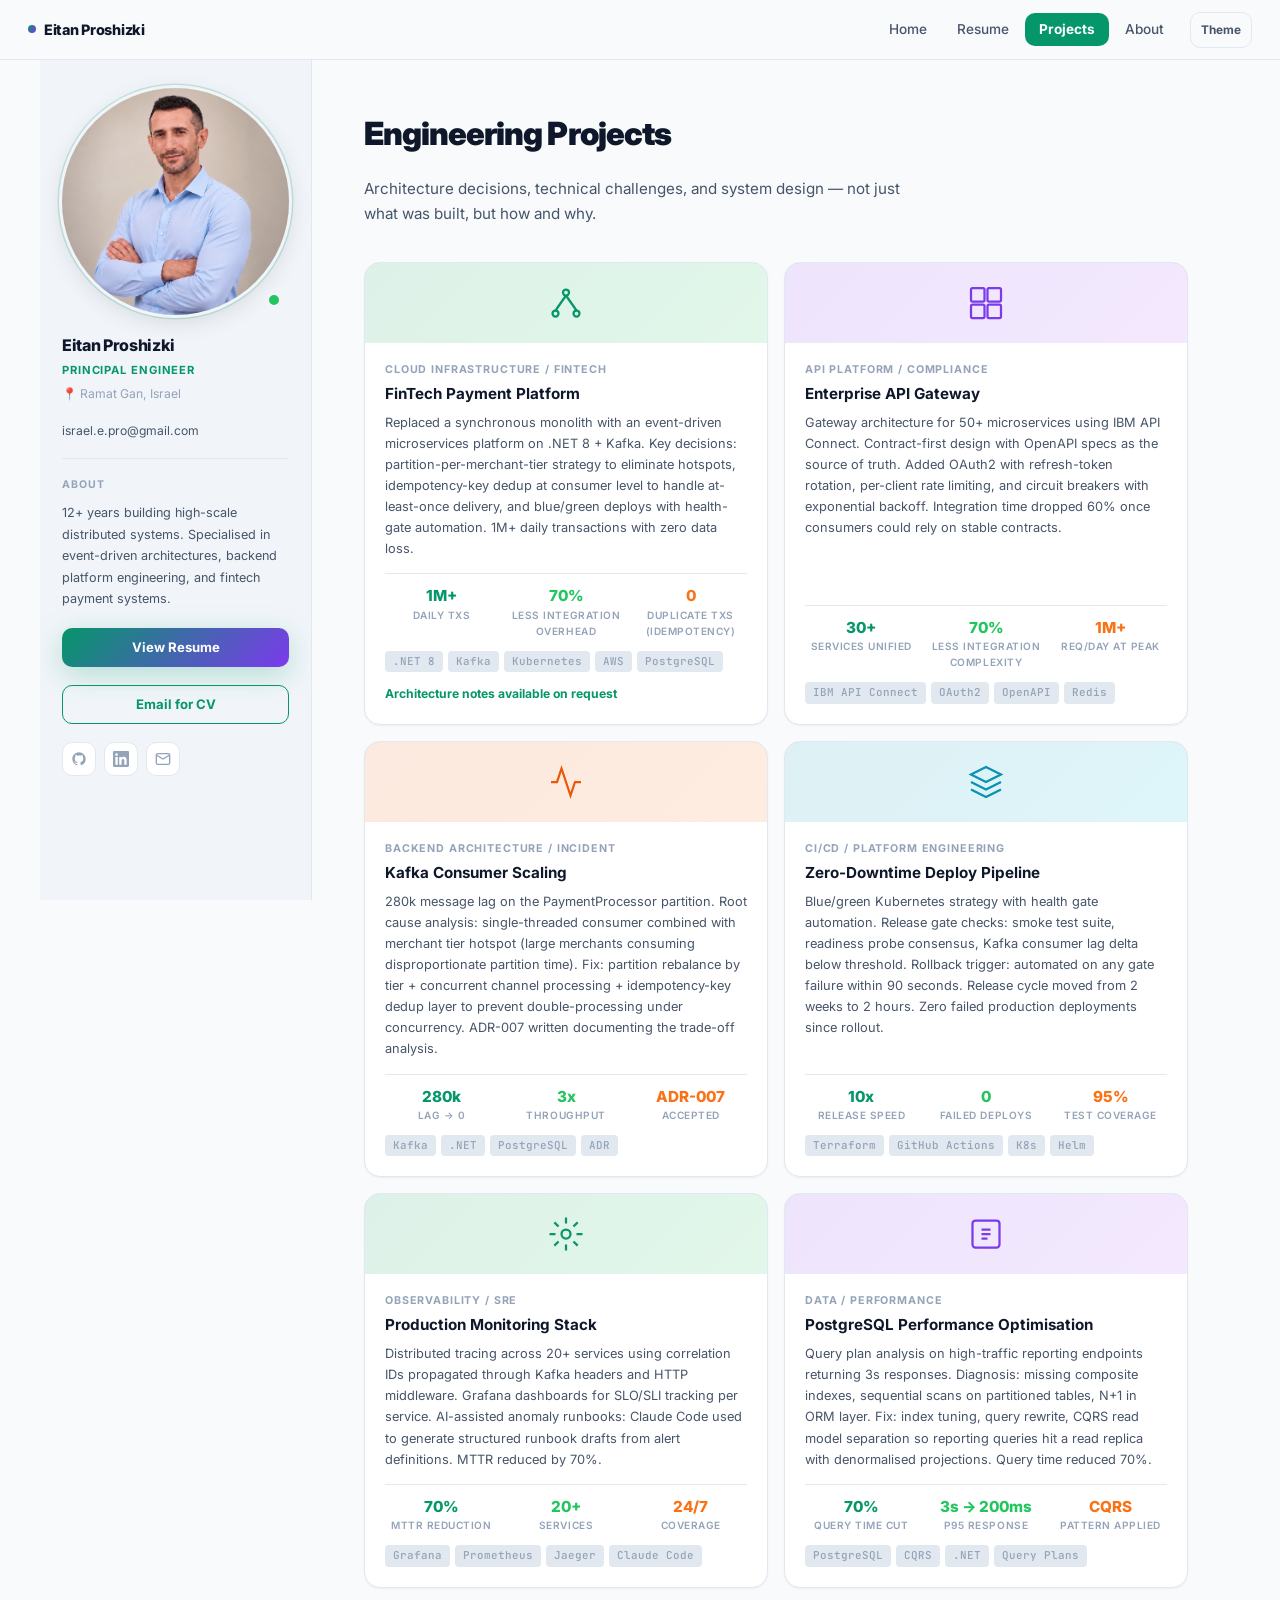
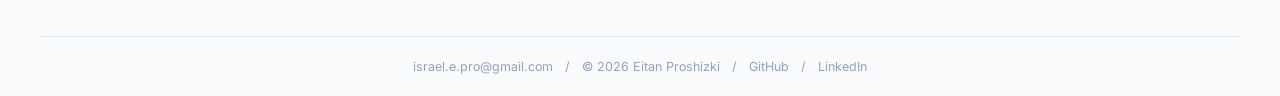
==== commit 47538c16: "fix: rewrite resume with real CV data, fix homepage stats" ====
--- a/projects.html
+++ b/projects.html
@@ -44,7 +44,7 @@
     <div>
       <div class="sidebar-name">Eitan Proshizki</div>
       <div class="sidebar-role">Principal Engineer</div>
-      <div class="sidebar-location">Ramat Gan, Israel</div>
+      <div class="sidebar-location">📍 Ramat Gan, Israel</div>
     </div>
     <a href="mailto:israel.e.pro@gmail.com" class="sidebar-email">israel.e.pro@gmail.com</a>
     <div class="sidebar-divider"></div>
@@ -79,8 +79,8 @@
           <div class="project-desc">Replaced a synchronous monolith with an event-driven microservices platform on .NET 8 + Kafka. Key decisions: partition-per-merchant-tier strategy to eliminate hotspots, idempotency-key dedup at consumer level to handle at-least-once delivery, and blue/green deploys with health-gate automation. 1M+ daily transactions with zero data loss.</div>
           <div class="project-metrics">
             <div class="metric metric-blue"><span class="metric-value">1M+</span><span class="metric-label">Daily TXs</span></div>
-            <div class="metric metric-green"><span class="metric-value">99.9%</span><span class="metric-label">Uptime</span></div>
-            <div class="metric metric-orange"><span class="metric-value">&lt;10ms</span><span class="metric-label">p99</span></div>
+            <div class="metric metric-green"><span class="metric-value">70%</span><span class="metric-label">Less integration overhead</span></div>
+            <div class="metric metric-orange"><span class="metric-value">0</span><span class="metric-label">Duplicate TXs (idempotency)</span></div>
           </div>
           <div class="project-tech-tags">
             <span class="project-tech-tag">.NET 8</span><span class="project-tech-tag">Kafka</span><span class="project-tech-tag">Kubernetes</span><span class="project-tech-tag">AWS</span><span class="project-tech-tag">PostgreSQL</span>
@@ -98,9 +98,9 @@
           <div class="project-name">Enterprise API Gateway</div>
           <div class="project-desc">Gateway architecture for 50+ microservices using IBM API Connect. Contract-first design with OpenAPI specs as the source of truth. Added OAuth2 with refresh-token rotation, per-client rate limiting, and circuit breakers with exponential backoff. Integration time dropped 60% once consumers could rely on stable contracts.</div>
           <div class="project-metrics">
-            <div class="metric metric-blue"><span class="metric-value">50+</span><span class="metric-label">APIs unified</span></div>
-            <div class="metric metric-green"><span class="metric-value">60%</span><span class="metric-label">Faster integration</span></div>
-            <div class="metric metric-orange"><span class="metric-value">2x</span><span class="metric-label">Throughput</span></div>
+            <div class="metric metric-blue"><span class="metric-value">30+</span><span class="metric-label">Services unified</span></div>
+            <div class="metric metric-green"><span class="metric-value">70%</span><span class="metric-label">Less integration complexity</span></div>
+            <div class="metric metric-orange"><span class="metric-value">1M+</span><span class="metric-label">req/day at peak</span></div>
           </div>
           <div class="project-tech-tags">
             <span class="project-tech-tag">IBM API Connect</span><span class="project-tech-tag">OAuth2</span><span class="project-tech-tag">OpenAPI</span><span class="project-tech-tag">Redis</span>
